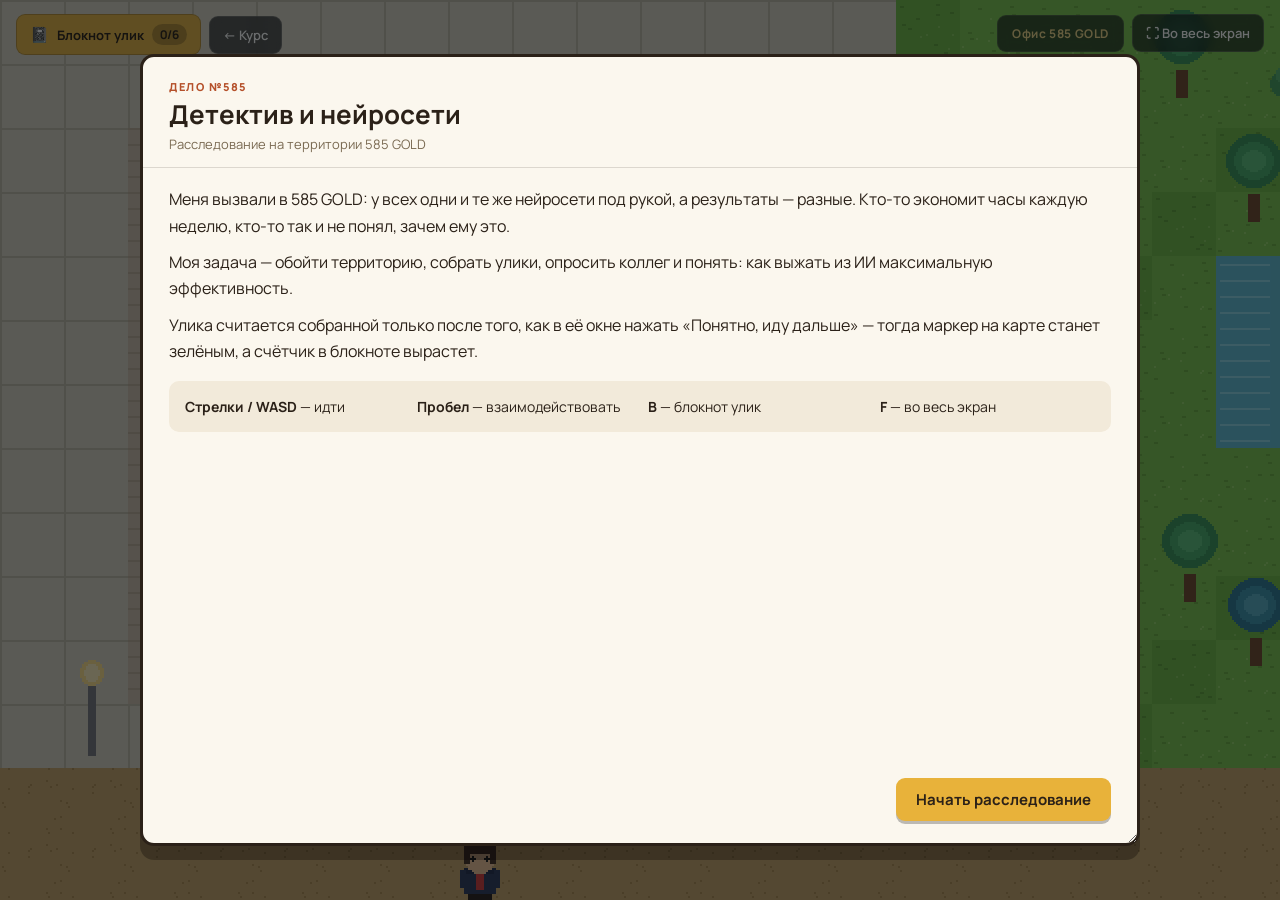
==== index.html @ d04c9c59 "Игра «Детектив и нейросети»" ====
<!DOCTYPE html>
<html lang="ru">
<head>
<meta charset="UTF-8">
<meta name="viewport" content="width=device-width, initial-scale=1.0">
<title>Детектив и нейросети — игра ИИ-курса 585 GOLD</title>
<link rel="stylesheet" href="style.css">
</head>
<body>

  <div id="game-wrap">

    <canvas id="game"></canvas>

    <!-- ── Верхняя панель ── -->
    <div id="hud">
      <div class="hud-left">
        <button id="notebook-btn" class="hud-btn hud-btn-accent" title="Блокнот улик (клавиша B)">
          <span class="nb-icon">📓</span>
          <span>Блокнот улик</span>
          <span id="notebook-count" class="nb-count">0/6</span>
        </button>
        <!-- Ссылка на портал курса. Абсолютная — работает и в отдельном репозитории, и внутри сайта курса. -->
        <a class="hud-btn" href="https://585goldjewelrynetwork-creator.github.io/ai-course-585gold/index.html">← Курс</a>
      </div>
      <div class="hud-right">
        <div class="hud-zone" id="zone-label">Офис 585 GOLD</div>
        <button id="fullscreen-btn" class="hud-btn" title="Во весь экран (клавиша F)">⛶ Во весь экран</button>
      </div>
    </div>

    <div id="hint" class="hidden">Пробел — открыть</div>

    <!-- ── Блокнот улик ── -->
    <div id="notebook-panel" class="hidden">
      <div class="nb-head">
        <div>
          <div class="nb-eyebrow">ДЕЛО №585</div>
          <h3>Блокнот улик</h3>
        </div>
        <button class="nb-close" id="notebook-close" aria-label="Закрыть">×</button>
      </div>
      <div class="nb-progress">
        <div class="nb-bar"><div class="nb-bar-fill" id="nb-bar-fill"></div></div>
        <span id="nb-progress-text">0 из 6 находок</span>
      </div>
      <div class="nb-list" id="nb-list"></div>
      <div class="nb-foot">Нажми на изученную улику, чтобы открыть материал заново</div>
    </div>

    <!-- ── Реплики персонажей ── -->
    <div id="dialog-box" class="hidden">
      <div class="dialog-name" id="dialog-name">ДЕТЕКТИВ</div>
      <div class="dialog-text" id="dialog-text"></div>
      <div class="dialog-foot">▼ Пробел — далее · Esc — закрыть</div>
    </div>

    <!-- ── Модалка находки ── -->
    <div id="find-modal" class="modal-overlay hidden">
      <div class="modal-card" id="find-card">
        <div class="modal-header">
          <div>
            <div class="modal-eyebrow" id="find-eyebrow">НАХОДКА</div>
            <h2 id="find-title"></h2>
            <div class="modal-sub" id="find-sub"></div>
          </div>
          <button class="modal-close" id="find-close" aria-label="Закрыть">×</button>
        </div>
        <div class="modal-body" id="find-body"></div>
        <div class="modal-actions">
          <span class="resize-note">↘ Потяни за правый нижний угол, чтобы увеличить или уменьшить окно</span>
          <span class="count-note" id="find-count-note">Улика засчитается после этой кнопки →</span>
          <a id="find-link" class="btn btn-ghost hidden" target="_blank" rel="noopener">Открыть полный урок ↗</a>
          <button id="find-ok" class="btn btn-primary">Понятно, иду дальше</button>
        </div>
      </div>
    </div>

    <!-- ── Финал ── -->
    <div id="final-modal" class="modal-overlay hidden">
      <div class="modal-card">
        <div class="modal-header">
          <div>
            <div class="modal-eyebrow">ХРАНИЛИЩЕ ОТКРЫТО</div>
            <h2>Максимальная эффективность найдена</h2>
            <div class="modal-sub">Все улики собраны — расследование завершено</div>
          </div>
        </div>
        <div class="modal-body">
          <p>Детектив закрывает дело: секрет не в одной волшебной кнопке, а в том, чтобы пробовать нейросети каждый день — в письмах, отчётах, презентациях, поиске идей.</p>
          <p>Собранные улики — только вступление. Полный курс разбирает каждый инструмент по шагам.</p>
          <video controls preload="none" style="width:100%;border-radius:10px;margin-top:12px;">
            <source src="assets/video-promo.mp4" type="video/mp4">
          </video>
        </div>
        <div class="modal-actions">
          <a href="https://585goldjewelrynetwork-creator.github.io/ai-course-585gold/index.html" class="btn btn-primary">Пройти полный курс по ИИ →</a>
        </div>
      </div>
    </div>

    <!-- ── Вступление ── -->
    <div id="intro-modal" class="modal-overlay">
      <div class="modal-card">
        <div class="modal-header">
          <div>
            <div class="modal-eyebrow">ДЕЛО №585</div>
            <h2>Детектив и нейросети</h2>
            <div class="modal-sub">Расследование на территории 585 GOLD</div>
          </div>
        </div>
        <div class="modal-body">
          <p>Меня вызвали в 585 GOLD: у всех одни и те же нейросети под рукой, а результаты — разные. Кто-то экономит часы каждую неделю, кто-то так и не понял, зачем ему это.</p>
          <p>Моя задача — обойти территорию, собрать улики, опросить коллег и понять: как выжать из ИИ максимальную эффективность.</p>
          <p class="modal-hint">Улика считается собранной только после того, как в её окне нажать «Понятно, иду дальше» — тогда маркер на карте станет зелёным, а счётчик в блокноте вырастет.</p>
          <div class="intro-keys">
            <div><b>Стрелки / WASD</b> — идти</div>
            <div><b>Пробел</b> — взаимодействовать</div>
            <div><b>B</b> — блокнот улик</div>
            <div><b>F</b> — во весь экран</div>
          </div>
        </div>
        <div class="modal-actions">
          <button id="intro-start" class="btn btn-primary">Начать расследование</button>
        </div>
      </div>
    </div>

  </div>

  <script src="game.js"></script>
</body>
</html>
---- style.css ----
@import url('https://fonts.googleapis.com/css2?family=Manrope:wght@400;500;600;700;800&display=swap');

* { box-sizing: border-box; }

html, body {
  margin: 0;
  padding: 0;
  width: 100%;
  height: 100%;
  overflow: hidden;
  background: #14181d;
  font-family: 'Manrope', sans-serif;
  color: #222;
}

/* ---------- Игра на весь экран ---------- */
#game-wrap {
  position: fixed;
  inset: 0;
  width: 100vw;
  height: 100vh;
  background: #0d1013;
  overflow: hidden;
}

canvas#game {
  display: block;
  width: 100%;
  height: 100%;
  image-rendering: pixelated;
  image-rendering: crisp-edges;
}

.hidden { display: none !important; }

/* ---------- HUD ---------- */
#hud {
  position: absolute;
  top: 0; left: 0; right: 0;
  display: flex;
  align-items: flex-start;
  justify-content: space-between;
  gap: 12px;
  padding: 14px 16px;
  z-index: 5;
  pointer-events: none;
}
.hud-left, .hud-right {
  display: flex;
  align-items: center;
  gap: 8px;
  pointer-events: all;
}

.hud-btn {
  display: inline-flex;
  align-items: center;
  gap: 8px;
  background: rgba(14,17,21,0.66);
  color: #fff;
  border: 1px solid rgba(255,255,255,0.14);
  text-decoration: none;
  font-family: inherit;
  font-weight: 600;
  font-size: 13px;
  padding: 9px 13px;
  border-radius: 9px;
  cursor: pointer;
  backdrop-filter: blur(6px);
  white-space: nowrap;
}
.hud-btn:hover { background: rgba(14,17,21,0.85); }

.hud-btn-accent {
  background: rgba(232,178,58,0.92);
  color: #2b2118;
  border-color: rgba(0,0,0,0.2);
  font-weight: 700;
}
.hud-btn-accent:hover { background: rgba(240,193,88,1); }

.nb-icon { font-size: 15px; }
.nb-count {
  background: rgba(0,0,0,0.22);
  border-radius: 20px;
  padding: 2px 8px;
  font-size: 12px;
  font-variant-numeric: tabular-nums;
}

.hud-zone {
  background: rgba(14,17,21,0.66);
  backdrop-filter: blur(6px);
  color: #f0d78a;
  font-size: 12px;
  font-weight: 700;
  letter-spacing: .6px;
  padding: 9px 14px;
  border-radius: 9px;
  border: 1px solid rgba(255,255,255,0.1);
}

/* ---------- Подсказка взаимодействия ---------- */
#hint {
  position: absolute;
  left: 50%;
  bottom: 30px;
  transform: translateX(-50%);
  background: rgba(14,17,21,0.78);
  color: #fff;
  font-size: 13px;
  font-weight: 600;
  padding: 8px 16px;
  border-radius: 22px;
  z-index: 5;
  border: 1px solid rgba(255,255,255,0.14);
}

/* ---------- Блокнот улик ---------- */
#notebook-panel {
  position: absolute;
  top: 62px;
  left: 16px;
  width: 360px;
  max-height: calc(100vh - 100px);
  background: #FBF7EE;
  border: 3px solid #2b2118;
  border-radius: 14px;
  z-index: 9;
  display: flex;
  flex-direction: column;
  box-shadow: 0 12px 0 rgba(0,0,0,0.28);
  overflow: hidden;
}
.nb-head {
  display: flex;
  align-items: flex-start;
  justify-content: space-between;
  padding: 14px 16px 10px;
  border-bottom: 1px solid rgba(43,33,24,0.14);
}
.nb-head h3 { margin: 0; font-size: 18px; color: #2b2118; }
.nb-eyebrow {
  font-size: 10px;
  font-weight: 800;
  letter-spacing: 1.4px;
  color: #b5502a;
  margin-bottom: 3px;
}
.nb-close {
  background: none; border: none; font-size: 21px; line-height: 1;
  cursor: pointer; color: #7a6a52; padding: 2px 4px;
}
.nb-close:hover { color: #2b2118; }

.nb-progress { padding: 10px 16px 6px; }
.nb-bar {
  height: 8px;
  background: rgba(43,33,24,0.12);
  border-radius: 20px;
  overflow: hidden;
  margin-bottom: 6px;
}
.nb-bar-fill {
  height: 100%;
  width: 0%;
  background: #3fb96a;
  border-radius: 20px;
  transition: width .3s ease;
}
#nb-progress-text { font-size: 12px; color: #7a6a52; font-weight: 600; }

.nb-list { overflow-y: auto; padding: 8px 12px 12px; }

.nb-item {
  display: flex;
  align-items: flex-start;
  gap: 10px;
  width: 100%;
  text-align: left;
  background: #fff;
  border: 2px solid rgba(43,33,24,0.14);
  border-radius: 10px;
  padding: 10px 12px;
  margin-bottom: 8px;
  font-family: inherit;
  cursor: pointer;
}
.nb-item:hover { border-color: #e8b23a; background: #FFFDF6; }
.nb-item.locked { cursor: default; opacity: .62; }
.nb-item.locked:hover { border-color: rgba(43,33,24,0.14); background: #fff; }

.nb-mark {
  flex: 0 0 auto;
  width: 22px; height: 22px;
  border-radius: 50%;
  display: flex; align-items: center; justify-content: center;
  font-size: 12px; font-weight: 800; color: #fff;
  background: #c9c2b4;
}
.nb-item.done .nb-mark { background: #3fb96a; }
.nb-item.bonus .nb-mark { background: #E8B23A; color: #2b2118; }

.nb-item-title { font-size: 13.5px; font-weight: 700; color: #2b2118; line-height: 1.3; }
.nb-item-meta { font-size: 11.5px; color: #8a7a5f; margin-top: 3px; }

.nb-foot {
  padding: 10px 16px 12px;
  border-top: 1px solid rgba(43,33,24,0.12);
  font-size: 11px;
  color: #8a7a5f;
}

/* ---------- Реплики ---------- */
#dialog-box {
  position: absolute;
  left: 50%;
  bottom: 24px;
  transform: translateX(-50%);
  width: min(760px, calc(100vw - 48px));
  background: #FBF3DA;
  border: 3px solid #2b2118;
  border-radius: 12px;
  padding: 16px 20px;
  z-index: 7;
  box-shadow: 0 8px 0 rgba(0,0,0,0.25);
}
.dialog-name {
  font-weight: 800; color: #b5502a; font-size: 13px;
  letter-spacing: 1px; margin-bottom: 6px;
}
.dialog-text { font-size: 16px; line-height: 1.5; color: #2b2118; min-height: 24px; }
.dialog-foot { margin-top: 10px; text-align: right; font-size: 11px; color: #8a7a5f; }

/* ---------- Модалки ---------- */
.modal-overlay {
  position: absolute;
  inset: 0;
  background: rgba(8,10,13,0.6);
  display: flex;
  align-items: center;
  justify-content: center;
  z-index: 10;
  padding: 24px;
}

.modal-card {
  background: #FBF7EE;
  border: 3px solid #2b2118;
  border-radius: 14px;
  width: min(1000px, 92vw);
  height: min(820px, 88vh);
  min-width: 380px;
  min-height: 300px;
  max-width: 97vw;
  max-height: 94vh;
  display: flex;
  flex-direction: column;
  box-shadow: 0 14px 0 rgba(0,0,0,0.28);
  /* окно можно растянуть за правый нижний угол */
  resize: both;
  overflow: auto;
}

.modal-header {
  display: flex;
  align-items: flex-start;
  justify-content: space-between;
  gap: 12px;
  padding: 22px 26px 14px;
  border-bottom: 1px solid rgba(43,33,24,0.15);
  flex: 0 0 auto;
}
.modal-eyebrow {
  font-size: 11px; font-weight: 800; letter-spacing: 1.5px;
  color: #b5502a; margin-bottom: 5px;
}
.modal-header h2 { margin: 0; font-size: 26px; color: #2b2118; line-height: 1.2; }
.modal-sub { color: #7a6a52; font-size: 13px; margin-top: 5px; }
.modal-close {
  background: none; border: none; font-size: 24px; line-height: 1;
  cursor: pointer; color: #7a6a52; padding: 4px;
}
.modal-close:hover { color: #2b2118; }

.modal-body {
  padding: 18px 26px;
  overflow-y: auto;
  flex: 1 1 auto;
  font-size: 16px;
  line-height: 1.65;
  color: #2b2118;
}
.modal-body h3 {
  font-size: 13px; text-transform: uppercase; letter-spacing: .6px;
  color: #8a6a2a; margin: 20px 0 6px;
}
.modal-body h3:first-child { margin-top: 0; }
.modal-body p { margin: 0 0 10px; }
.modal-body video { background: #000; display: block; }
.modal-callout {
  margin-top: 16px; padding: 14px 16px;
  background: #FDECC8; border: 1px dashed #d8b06a;
  border-radius: 10px; font-size: 15px;
}

.intro-keys {
  display: grid;
  grid-template-columns: repeat(auto-fit, minmax(180px, 1fr));
  gap: 8px 16px;
  margin-top: 16px;
  padding: 14px 16px;
  background: #F2EADA;
  border-radius: 10px;
  font-size: 14px;
}

.modal-actions {
  display: flex;
  align-items: center;
  justify-content: flex-end;
  gap: 12px;
  padding: 14px 26px 22px;
  flex: 0 0 auto;
}
.resize-note {
  margin-right: auto;
  font-size: 11.5px;
  color: #9a8a70;
  white-space: nowrap;
}
.count-note {
  font-size: 12px;
  font-weight: 700;
  color: #b5502a;
  white-space: nowrap;
}

.btn {
  display: inline-block;
  font-family: inherit; font-weight: 700; font-size: 15px;
  padding: 11px 20px; border-radius: 9px; border: none;
  cursor: pointer; text-decoration: none;
  box-shadow: 0 3px 0 rgba(0,0,0,0.25);
  white-space: nowrap;
}
.btn-primary { background: #E8B23A; color: #2b2118; }
.btn-primary:hover { background: #f0c158; }
.btn-ghost {
  background: transparent; color: #b5502a;
  box-shadow: none; border: 2px solid #b5502a;
}
.btn-ghost:hover { background: rgba(181,80,42,0.08); }

@media (max-width: 720px) {
  .modal-header h2 { font-size: 20px; }
  .modal-body { font-size: 15px; padding: 14px 18px; }
  .resize-note { display: none; }
  .modal-actions { flex-wrap: wrap; }
  #notebook-panel { width: calc(100vw - 32px); }
  .hud-btn span:not(.nb-count):not(.nb-icon) { display: none; }
  .hud-zone { display: none; }
}
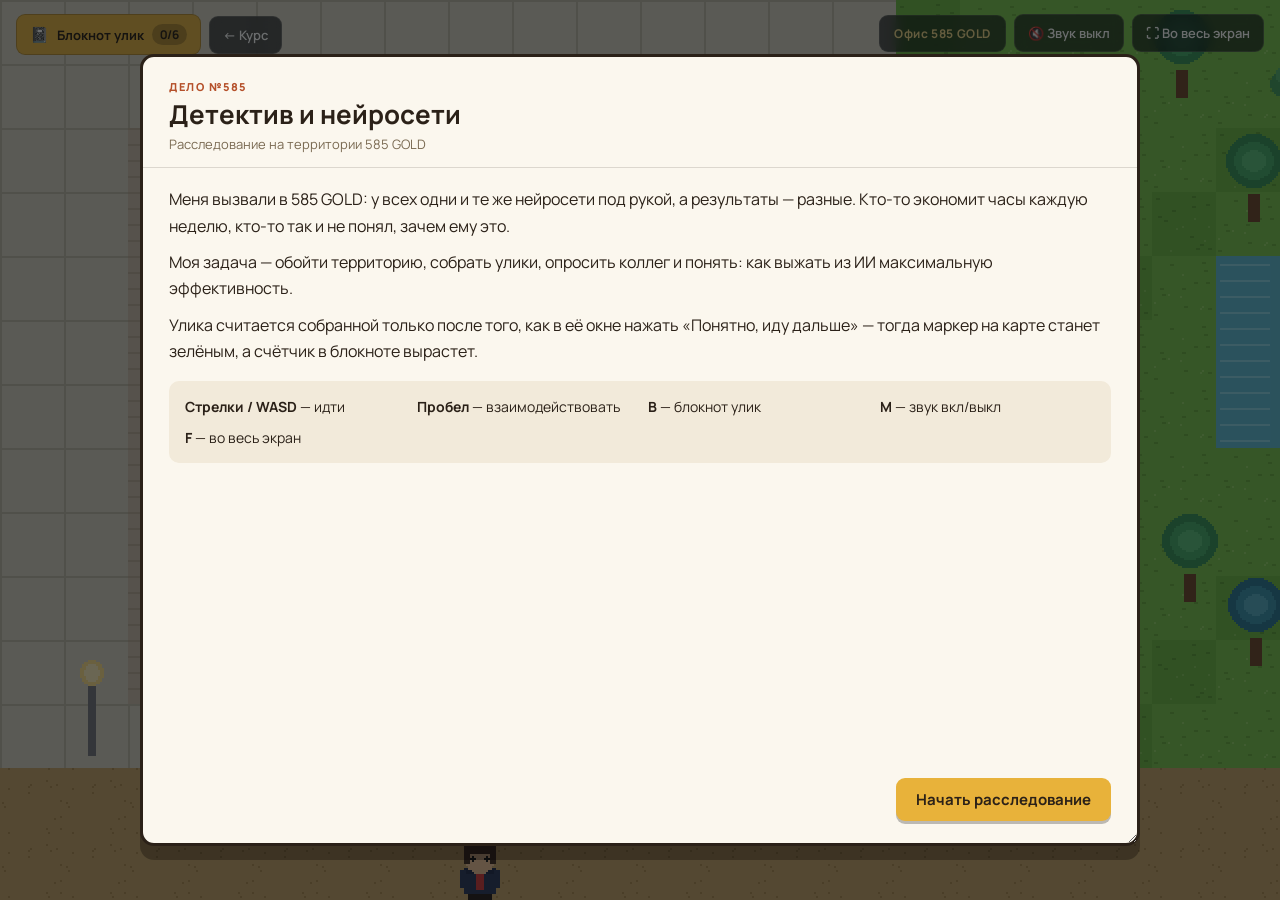
==== commit 324171fa: "Add files via upload" ====
--- a/index.html
+++ b/index.html
@@ -25,6 +25,7 @@
       </div>
       <div class="hud-right">
         <div class="hud-zone" id="zone-label">Офис 585 GOLD</div>
+        <button id="sound-btn" class="hud-btn" title="Звук вкл/выкл (клавиша M)">🔇 Звук выкл</button>
         <button id="fullscreen-btn" class="hud-btn" title="Во весь экран (клавиша F)">⛶ Во весь экран</button>
       </div>
     </div>
@@ -117,6 +118,7 @@
             <div><b>Стрелки / WASD</b> — идти</div>
             <div><b>Пробел</b> — взаимодействовать</div>
             <div><b>B</b> — блокнот улик</div>
+            <div><b>M</b> — звук вкл/выкл</div>
             <div><b>F</b> — во весь экран</div>
           </div>
         </div>
@@ -128,6 +130,7 @@
 
   </div>
 
+  <script src="sound.js"></script>
   <script src="game.js"></script>
 </body>
 </html>
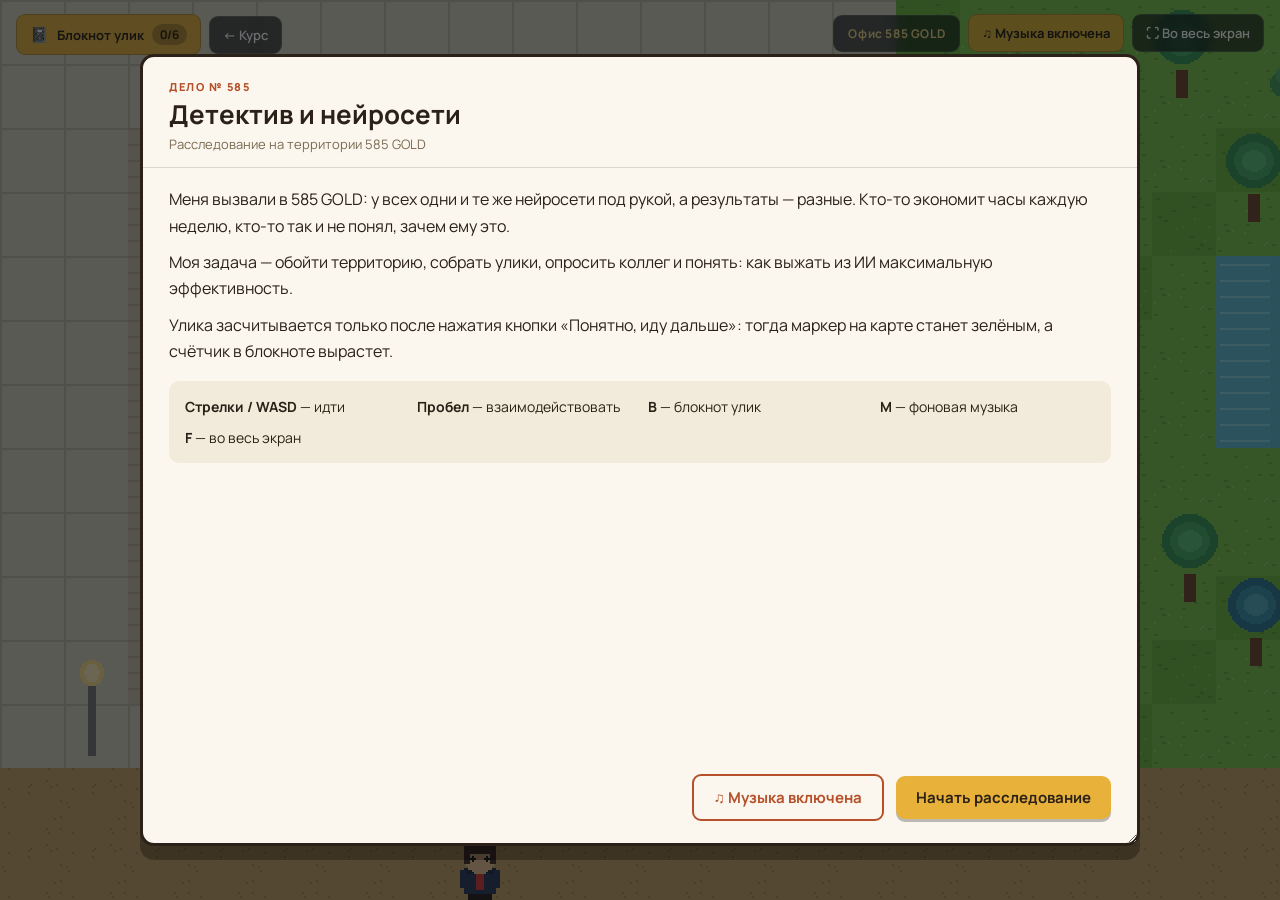
==== commit 55ba92a6: "Звук, вычитка текстов, правки интерфейса" ====
--- a/index.html
+++ b/index.html
@@ -4,7 +4,9 @@
 <meta charset="UTF-8">
 <meta name="viewport" content="width=device-width, initial-scale=1.0">
 <title>Детектив и нейросети — игра ИИ-курса 585 GOLD</title>
-<link rel="stylesheet" href="style.css">
+<!-- ?v=9 — метка версии: заставляет браузер взять свежий файл, а не из кеша.
+     При следующих правках увеличивай число: v=10, v=11 и так далее. -->
+<link rel="stylesheet" href="style.css?v=9">
 </head>
 <body>
 
@@ -25,7 +27,7 @@
       </div>
       <div class="hud-right">
         <div class="hud-zone" id="zone-label">Офис 585 GOLD</div>
-        <button id="sound-btn" class="hud-btn" title="Звук вкл/выкл (клавиша M)">🔇 Звук выкл</button>
+        <button id="sound-btn" class="hud-btn" title="Фоновая музыка: включить или выключить (клавиша M)">♫ Музыка включена</button>
         <button id="fullscreen-btn" class="hud-btn" title="Во весь экран (клавиша F)">⛶ Во весь экран</button>
       </div>
     </div>
@@ -36,7 +38,7 @@
     <div id="notebook-panel" class="hidden">
       <div class="nb-head">
         <div>
-          <div class="nb-eyebrow">ДЕЛО №585</div>
+          <div class="nb-eyebrow">ДЕЛО № 585</div>
           <h3>Блокнот улик</h3>
         </div>
         <button class="nb-close" id="notebook-close" aria-label="Закрыть">×</button>
@@ -65,13 +67,23 @@
             <h2 id="find-title"></h2>
             <div class="modal-sub" id="find-sub"></div>
           </div>
-          <button class="modal-close" id="find-close" aria-label="Закрыть">×</button>
+          <div class="modal-header-btns">
+            <!-- Выключает только фоновую музыку, эффекты остаются -->
+            <button class="modal-mini-btn" id="find-music" title="Фоновая музыка: включить или выключить">♫</button>
+            <button class="modal-close" id="find-close" aria-label="Закрыть">×</button>
+          </div>
         </div>
         <div class="modal-body" id="find-body"></div>
+        <!-- Подсказка про размер окна — отдельной строкой под текстом,
+             в строке кнопок она обрезалась -->
+        <div class="modal-note-row">
+          <span class="resize-note">↘ Потяни за правый нижний угол окна, чтобы увеличить или уменьшить его</span>
+        </div>
         <div class="modal-actions">
-          <span class="resize-note">↘ Потяни за правый нижний угол, чтобы увеличить или уменьшить окно</span>
-          <span class="count-note" id="find-count-note">Улика засчитается после этой кнопки →</span>
           <a id="find-link" class="btn btn-ghost hidden" target="_blank" rel="noopener">Открыть полный урок ↗</a>
+          <!-- Подпись стоит вплотную к своей кнопке и называет её прямо,
+               чтобы не путать со ссылкой на урок -->
+          <span class="count-note" id="find-count-note">Улика засчитается, когда нажмёшь «Понятно, иду дальше» →</span>
           <button id="find-ok" class="btn btn-primary">Понятно, иду дальше</button>
         </div>
       </div>
@@ -86,15 +98,17 @@
             <h2>Максимальная эффективность найдена</h2>
             <div class="modal-sub">Все улики собраны — расследование завершено</div>
           </div>
+          <button class="modal-close" id="final-close" aria-label="Закрыть">×</button>
         </div>
         <div class="modal-body">
           <p>Детектив закрывает дело: секрет не в одной волшебной кнопке, а в том, чтобы пробовать нейросети каждый день — в письмах, отчётах, презентациях, поиске идей.</p>
           <p>Собранные улики — только вступление. Полный курс разбирает каждый инструмент по шагам.</p>
-          <video controls preload="none" style="width:100%;border-radius:10px;margin-top:12px;">
+          <video id="final-video" controls preload="none" style="width:100%;border-radius:10px;margin-top:12px;">
             <source src="assets/video-promo.mp4" type="video/mp4">
           </video>
         </div>
         <div class="modal-actions">
+          <button id="final-back" class="btn btn-ghost">Остаться на карте</button>
           <a href="https://585goldjewelrynetwork-creator.github.io/ai-course-585gold/index.html" class="btn btn-primary">Пройти полный курс по ИИ →</a>
         </div>
       </div>
@@ -105,7 +119,7 @@
       <div class="modal-card">
         <div class="modal-header">
           <div>
-            <div class="modal-eyebrow">ДЕЛО №585</div>
+            <div class="modal-eyebrow">ДЕЛО № 585</div>
             <h2>Детектив и нейросети</h2>
             <div class="modal-sub">Расследование на территории 585 GOLD</div>
           </div>
@@ -113,16 +127,18 @@
         <div class="modal-body">
           <p>Меня вызвали в 585 GOLD: у всех одни и те же нейросети под рукой, а результаты — разные. Кто-то экономит часы каждую неделю, кто-то так и не понял, зачем ему это.</p>
           <p>Моя задача — обойти территорию, собрать улики, опросить коллег и понять: как выжать из ИИ максимальную эффективность.</p>
-          <p class="modal-hint">Улика считается собранной только после того, как в её окне нажать «Понятно, иду дальше» — тогда маркер на карте станет зелёным, а счётчик в блокноте вырастет.</p>
+          <p class="modal-hint">Улика засчитывается только после нажатия кнопки «Понятно, иду дальше»: тогда маркер на карте станет зелёным, а счётчик в блокноте вырастет.</p>
           <div class="intro-keys">
             <div><b>Стрелки / WASD</b> — идти</div>
             <div><b>Пробел</b> — взаимодействовать</div>
             <div><b>B</b> — блокнот улик</div>
-            <div><b>M</b> — звук вкл/выкл</div>
+            <div><b>M</b> — фоновая музыка</div>
             <div><b>F</b> — во весь экран</div>
           </div>
         </div>
         <div class="modal-actions">
+          <!-- Кнопка музыки нужна и здесь: панель сверху перекрыта этим окном -->
+          <button id="intro-sound" class="btn btn-ghost">♫ Музыка включена</button>
           <button id="intro-start" class="btn btn-primary">Начать расследование</button>
         </div>
       </div>
@@ -130,7 +146,7 @@
 
   </div>
 
-  <script src="sound.js"></script>
-  <script src="game.js"></script>
+  <script src="sound.js?v=9"></script>
+  <script src="game.js?v=9"></script>
 </body>
 </html>
--- a/style.css
+++ b/style.css
@@ -201,8 +201,26 @@
 .nb-item.done .nb-mark { background: #3fb96a; }
 .nb-item.bonus .nb-mark { background: #E8B23A; color: #2b2118; }
 
-.nb-item-title { font-size: 13.5px; font-weight: 700; color: #2b2118; line-height: 1.3; }
-.nb-item-meta { font-size: 11.5px; color: #8a7a5f; margin-top: 3px; }
+/* Обёртка текста в две строки: заголовок сверху, подпись под ним */
+.nb-item-text {
+  display: flex;
+  flex-direction: column;
+  gap: 4px;
+  min-width: 0;
+}
+.nb-item-title {
+  display: block;
+  font-size: 13.5px;
+  font-weight: 700;
+  color: #2b2118;
+  line-height: 1.3;
+}
+.nb-item-meta {
+  display: block;
+  font-size: 11.5px;
+  color: #8a7a5f;
+  line-height: 1.35;
+}
 
 .nb-foot {
   padding: 10px 16px 12px;
@@ -277,11 +295,34 @@
 }
 .modal-header h2 { margin: 0; font-size: 26px; color: #2b2118; line-height: 1.2; }
 .modal-sub { color: #7a6a52; font-size: 13px; margin-top: 5px; }
+.modal-header-btns {
+  display: flex;
+  align-items: center;
+  gap: 4px;
+  flex: 0 0 auto;
+}
 .modal-close {
   background: none; border: none; font-size: 24px; line-height: 1;
   cursor: pointer; color: #7a6a52; padding: 4px;
 }
 .modal-close:hover { color: #2b2118; }
+
+/* Маленькая кнопка выключения фоновой музыки в окне улики */
+.modal-mini-btn {
+  background: #F2EADA;
+  border: 1.5px solid rgba(43,33,24,0.18);
+  border-radius: 7px;
+  width: 30px; height: 30px;
+  font-size: 14px;
+  line-height: 1;
+  cursor: pointer;
+  color: #8a7a5f;
+  font-family: inherit;
+  display: flex; align-items: center; justify-content: center;
+}
+.modal-mini-btn:hover { border-color: #e8b23a; color: #2b2118; }
+.modal-mini-btn.on { background: #E8B23A; border-color: rgba(0,0,0,0.18); color: #2b2118; }
+.modal-mini-btn.off { text-decoration: line-through; }
 
 .modal-body {
   padding: 18px 26px;
@@ -315,25 +356,39 @@
   font-size: 14px;
 }
 
+/* Строка с подсказкой про размер окна — под текстом, до кнопок */
+.modal-note-row {
+  flex: 0 0 auto;
+  padding: 4px 26px 0;
+  border-top: 1px solid rgba(43,33,24,0.10);
+  margin-top: 4px;
+  padding-top: 12px;
+}
+.resize-note {
+  display: block;
+  font-size: 12.5px;
+  color: #9a8a70;
+  white-space: normal;   /* даём переносить, чтобы не обрезалось */
+  line-height: 1.4;
+}
+
 .modal-actions {
   display: flex;
   align-items: center;
   justify-content: flex-end;
+  flex-wrap: wrap;
   gap: 12px;
   padding: 14px 26px 22px;
   flex: 0 0 auto;
-}
-.resize-note {
-  margin-right: auto;
-  font-size: 11.5px;
-  color: #9a8a70;
-  white-space: nowrap;
 }
 .count-note {
   font-size: 12px;
   font-weight: 700;
   color: #b5502a;
-  white-space: nowrap;
+  white-space: normal;
+  max-width: 260px;
+  line-height: 1.35;
+  text-align: right;
 }
 
 .btn {
@@ -355,8 +410,10 @@
 @media (max-width: 720px) {
   .modal-header h2 { font-size: 20px; }
   .modal-body { font-size: 15px; padding: 14px 18px; }
-  .resize-note { display: none; }
+  /* на узком экране растягивать окно мышью нечем — подсказку убираем */
+  .modal-note-row { display: none; }
   .modal-actions { flex-wrap: wrap; }
+  .count-note { max-width: 100%; text-align: left; }
   #notebook-panel { width: calc(100vw - 32px); }
   .hud-btn span:not(.nb-count):not(.nb-icon) { display: none; }
   .hud-zone { display: none; }
